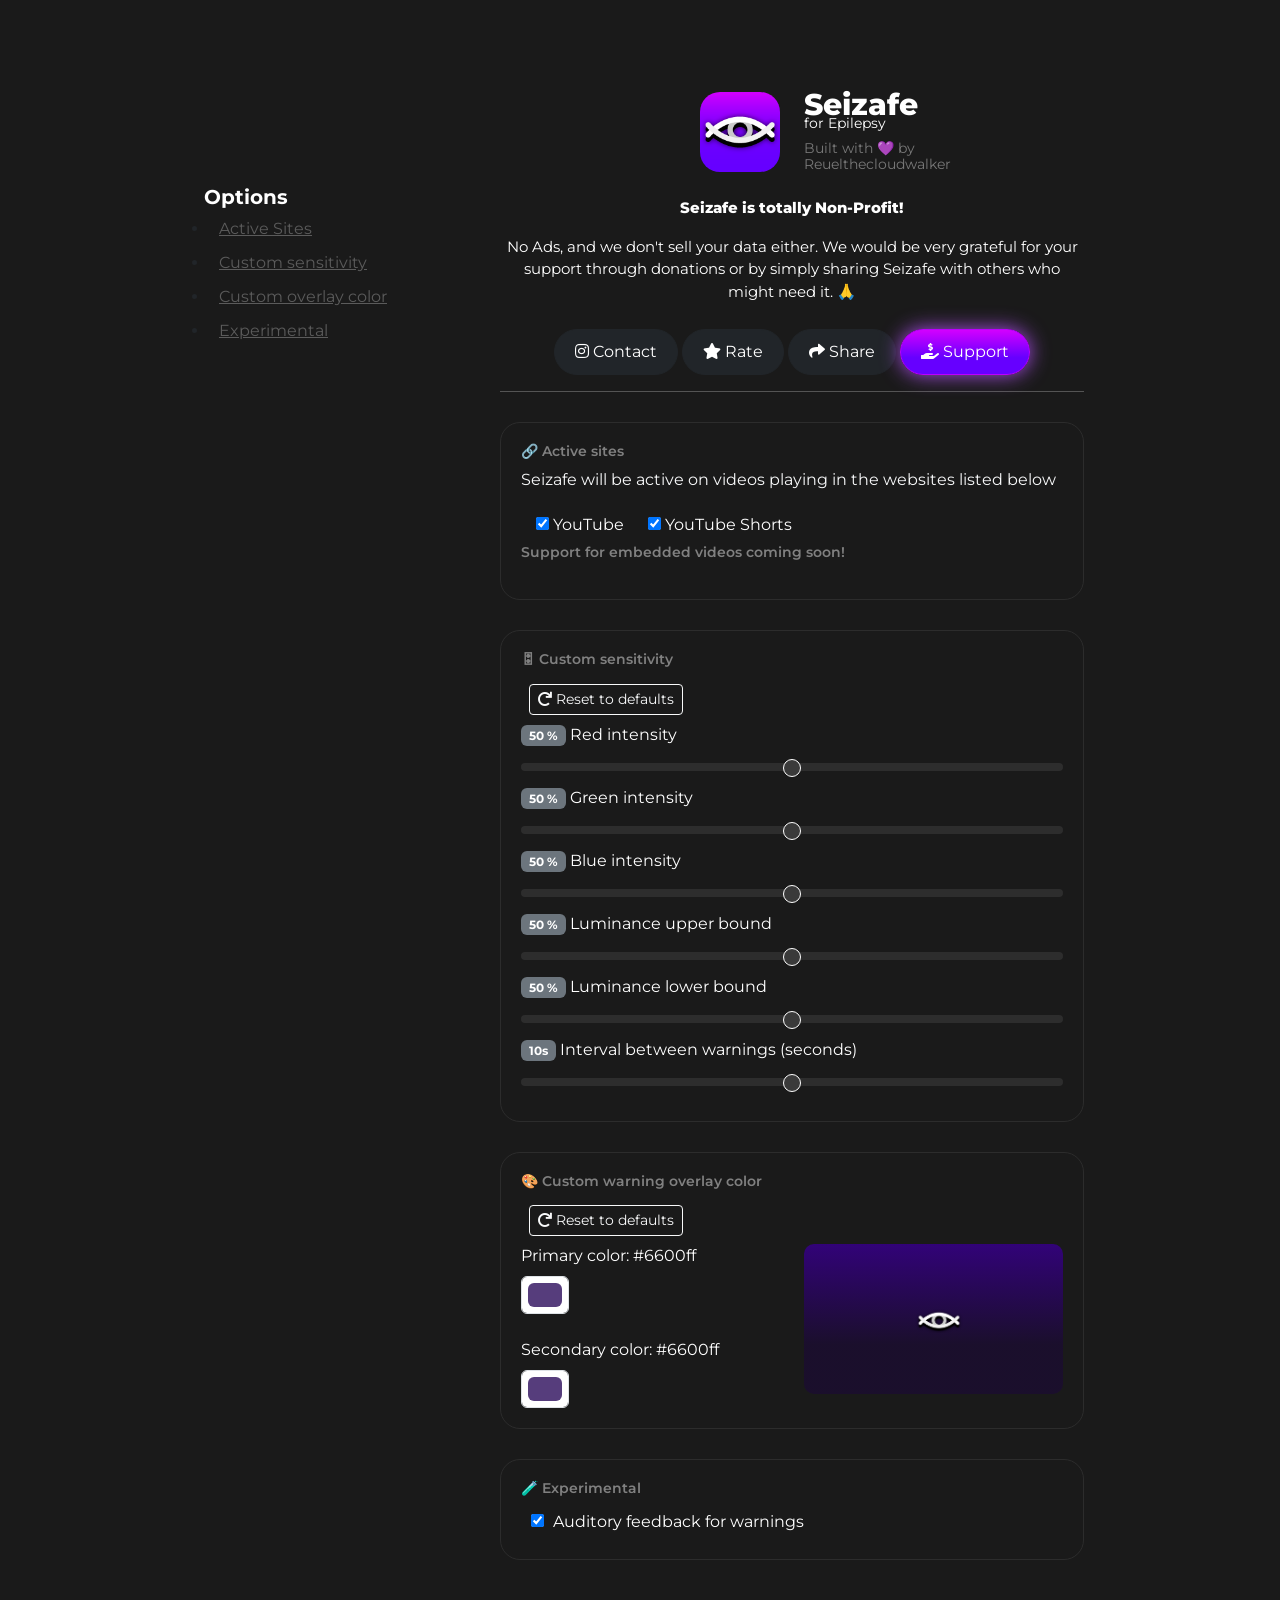
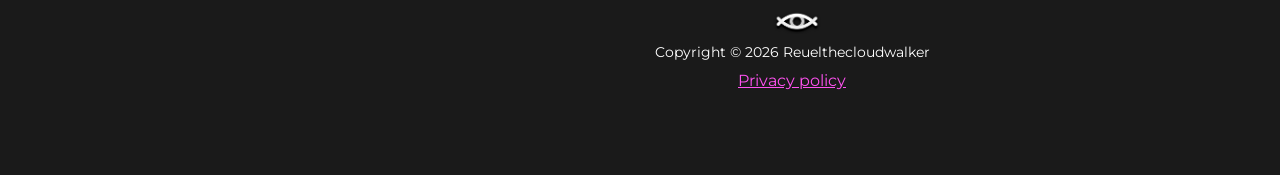
==== seizafe/options/index.html @ 74b62972 "Updated options page" ====
<!DOCTYPE html>
<html lang="en">
  <head>
    <meta charset="UTF-8" />
    <link
      rel="icon"
      href="../assets/images/32.png"
    />
    <meta
      http-equiv="X-UA-Compatible"
      content="IE=edge"
    />
    <meta
      name="viewport"
      content="width=device-width, initial-scale=1.0"
    />
    <title>Options - Seizafe for Epilepsy</title>
    <link
      href="https://cdn.jsdelivr.net/npm/bootstrap@5.3.0-alpha1/dist/css/bootstrap.min.css"
      rel="stylesheet"
      integrity="sha384-GLhlTQ8iRABdZLl6O3oVMWSktQOp6b7In1Zl3/Jr59b6EGGoI1aFkw7cmDA6j6gD"
      crossorigin="anonymous"
    />

    <!-- fonts -->
    <link
      rel="stylesheet"
      href="https://use.fontawesome.com/releases/v5.15.4/css/all.css"
      integrity="sha384-DyZ88mC6Up2uqS4h/KRgHuoeGwBcD4Ng9SiP4dIRy0EXTlnuz47vAwmeGwVChigm"
      crossorigin="anonymous"
    />
    <link
      rel="preconnect"
      href="https://fonts.googleapis.com"
    />
    <link
      rel="preconnect"
      href="https://fonts.gstatic.com"
      crossorigin
    />
    <link
      href="https://fonts.googleapis.com/css2?family=Montserrat:wght@300;500;600;700;800;900&display=swap"
      rel="stylesheet"
    />

    <style>
      @font-face {
        font-family: "Technology";
        src: url("../assets/technology.ttf") format("truetype");
      }
      .technology {
        font-family: "Technology", sans-serif;
      }
      .montserrat {
        font-family: "Montserrat", sans-serif;
      }

      .form-range::-webkit-slider-runnable-track {
        background-color: #2d2d2d;
        border-color: transparent;
      }

      .form-range::-webkit-slider-thumb {
        -webkit-appearance: none;
        width: 18px;
        height: 18px;
        border-radius: 10px;
        background-color: #3a3a3a;
        border: 1px solid #ffffff;
        overflow: visible;
        cursor: pointer;
      }

      .options-nav {
        color: rgb(91, 91, 91);
        padding: 10px;
      }

      .options-nav:hover {
        color: rgb(210, 210, 210);
      }

      ul > li {
        padding-bottom: 10px;
      }
    </style>
  </head>
  <body
    class="montserrat"
    style="background-color: #1a1a1a; overflow-x: hidden"
  >
    <div
      class="p-3 m-3 row justify-content-center"
      align="center"
    >
      <div
        style="
          height: 100px;
          padding-block: 20px;
          padding-inline: 20px;
          border-radius: 0px;
          padding-top: 150px;
          top: 20px;
        "
        class="sticky-top col-lg-3 col-sm-12 d-none d-sm-none d-md-none d-xl-block d-xl-block d-xxl-block"
        align="left"
      >
        <b style="color: white; font-size: 20px">Options</b>
        <ul style="padding: 5px">
          <li>
            <a
              class="options-nav"
              href="#activesites"
              >Active Sites</a
            >
          </li>
          <li>
            <a
              class="options-nav"
              href="#customsensitivty"
              >Custom sensitivity</a
            >
          </li>
          <li>
            <a
              class="options-nav"
              href="#customoverlaycolor"
              >Custom overlay color</a
            >
          </li>
          <li>
            <a
              class="options-nav"
              href="#experimental"
              >Experimental</a
            >
          </li>
        </ul>
      </div>

      <div
        class="col-lg-6 col-sm-12 text-white"
        style="margin-top: 60px"
      >
        <div
          class="row"
          align="left"
        >
          <div
            class="col justify-content-center align-self-center"
            align="right"
          >
            <img
              id="seizafe_eye_open"
              src="../assets/images/128.png"
              style="
                width: 80px;
                border-radius: 20px;
                margin: 10px;
                margin-top: 0;
                margin-right: 0;
              "
            />
          </div>
          <div
            class="col justify-content-center align-self-center"
            align="left"
            id="activesites"
          >
            <h1
              class="montserrat"
              style="
                color: white;
                font-weight: 800;
                font-size: 30px;
                line-height: 0.8;
              "
            >
              Seizafe
            </h1>
            <h5
              class="montserrat"
              style="
                color: white;
                font-weight: 400;
                font-size: 14px;
                margin-top: -10px;
              "
            >
              for Epilepsy
            </h5>
            <h5
              class="montserrat"
              style="
                color: rgb(120, 120, 120);
                font-weight: 400;
                font-size: 14px;
                max-width: 120px;
              "
            >
              Built with 💜 by Reuelthecloudwalker
            </h5>
          </div>
        </div>

        <div
          align="center"
          style="margin-top: 10px"
          id="support"
        >
          <p
            style="
              color: white;
              padding-top: 5px;
              font-size: 15px;
              font-weight: 800;
            "
          >
            Seizafe is totally Non-Profit!
          </p>
          <p style="color: white; font-size: 15px">
            No Ads, and we don't sell your data either. We would be very
            grateful for your support through donations or by simply sharing
            Seizafe with others who might need it. 🙏
          </p>

          <button
            class="btn btn-dark btn-large"
            style="
              border-radius: 30px;
              padding-inline: 20px;
              padding-block: 10px;
              margin-top: 10px;
            "
          >
            <i class="fab fa-instagram"></i> Contact
          </button>

          <button
            class="btn btn-dark btn-large"
            style="
              border-radius: 30px;
              padding-inline: 20px;
              padding-block: 10px;
              margin-top: 10px;
            "
          >
            <i class="fas fa-star"></i> Rate
          </button>

          <button
            class="btn btn-dark btn-large"
            style="
              border-radius: 30px;
              padding-inline: 20px;
              padding-block: 10px;
              margin-top: 10px;
            "
          >
            <i class="fas fa-share"></i> Share
          </button>

          <button
            class="btn btn-dark btn-large"
            style="
              border-radius: 30px;
              padding-inline: 20px;
              padding-block: 10px;
              margin-top: 10px;
              border: 1px solid #bb00ff;
              background: linear-gradient(
                0deg,
                rgba(102, 0, 255, 1) 37%,
                rgba(211, 0, 255, 1) 100%
              );
              box-shadow: 0 0 20px 0 rgba(184, 84, 255, 0.904);
            "
          >
            <i class="fas fa-hand-holding-usd"></i> Support
          </button>
        </div>

        <hr />
        <div
          align="left"
          style="
            margin-top: 30px;
            border: 1px solid #2c2c2c;
            border-radius: 20px;
            padding: 20px;
          "
        >
          <h5
            class="montserrat"
            style="color: gray; font-weight: 600; font-size: 14px"
          >
            &#x1F517; Active sites
          </h5>

          <p class="text-light">
            Seizafe will be active on videos playing in the websites listed
            below
          </p>
          <span style="margin-left: 10px">
            <label
              for="youtube"
              style="color: white; padding: 5px"
              ><input
                id="youtube"
                type="checkbox"
                checked
              />
              YouTube</label
            >
          </span>
          <span style="margin-left: 10px">
            <label
              for="youtubeshorts"
              style="color: white; padding: 5px"
              ><input
                id="youtubeshorts"
                type="checkbox"
                checked
              />
              YouTube Shorts</label
            >
          </span>
          <!-- <span style="margin-left: 10px">
            <label
              for="vimeo"
              style="color: white; padding: 5px"
              ><input
                id="vimeo"
                type="checkbox"
                checked
              />
              Vimeo</label
            >
          </span>
          <span style="margin-left: 10px">
            <label
              for="dailymotion"
              style="color: white; padding: 5px"
              ><input
                id="dailymotion"
                type="checkbox"
                checked
              />
              Dailymotion</label
            >
          </span>
          <span style="margin-left: 10px">
            <label
              for="twitter"
              style="color: white; padding: 5px"
              ><input
                id="twitter"
                type="checkbox"
                checked
              />
              Twitter (X/Whatever it's called now)</label
            >
          </span>
          <span style="margin-left: 10px">
            <label
              for="reddit"
              style="color: white; padding: 5px"
              ><input
                id="reddit"
                type="checkbox"
                checked
              />
              Reddit</label
            >
          </span>
          <span style="margin-left: 10px">
            <label
              for="facebook"
              style="color: white; padding: 5px"
              ><input
                id="facebook"
                type="checkbox"
                checked
              />
              Facebook</label
            >
          </span>
          <span style="margin-left: 10px">
            <label
              for="instagram"
              style="color: white; padding: 5px"
              ><input
                id="instagram"
                type="checkbox"
                checked
              />
              Instagram</label
            >
          </span>
          <span style="margin-left: 10px">
            <label
              for="tiktok"
              style="color: white; padding: 5px"
              ><input
                id="tiktok"
                type="checkbox"
                checked
              />
              TikTok</label
            >
          </span>
          <span style="margin-left: 10px">
            <label
              for="netflix"
              style="color: white; padding: 5px"
            >
              <input
                id="netflix"
                type="checkbox"
                checked
              />
              Netflix
            </label>
          </span>
          <span style="margin-left: 10px">
            <label
              for="primevideo"
              style="color: white; padding: 5px"
              ><input
                id="primevideo"
                type="checkbox"
                checked
              />
              Prime Video</label
            >
          </span>
          <span style="margin-left: 10px">
            <label
              for="disneyplus"
              style="color: white; padding: 5px"
              ><input
                id="disneyplus"
                type="checkbox"
                checked
              />
              Disney+</label
            >
          </span>
          <span style="margin-left: 10px">
            <label
              for="hbo"
              style="color: white; padding: 5px"
              ><input
                id="hbo"
                type="checkbox"
                checked
              />
              HBO</label
            >
          </span> -->

          <p style="color: gray; font-weight: 600; font-size: 14px">
            Support for embedded videos coming soon!
          </p>
        </div>

        <div
          align="left"
          style="
            margin-top: 30px;
            border: 1px solid #2c2c2c;
            border-radius: 20px;
            padding: 20px;
          "
          id="customsensitivty"
        >
          <h5
            class="montserrat"
            style="color: gray; font-weight: 600; font-size: 14px"
          >
            &#x1F39B; Custom sensitivity
          </h5>

          <button class="btn btn-outline-light btn-sm m-2">
            <i class="fas fa-redo"></i> Reset to defaults</button
          ><br />

          <label
            for="redRange"
            class="form-label"
            ><span class="badge bg-secondary">50 %</span> Red intensity
          </label>
          <input
            type="range"
            class="form-range"
            id="redRange"
          />

          <label
            for="greenRange"
            class="form-label"
            ><span class="badge bg-secondary">50 %</span> Green intensity</label
          >
          <input
            type="range"
            class="form-range"
            id="greenRange"
          />

          <label
            for="blueRange"
            class="form-label"
            ><span class="badge bg-secondary">50 %</span> Blue intensity</label
          >
          <input
            type="range"
            class="form-range"
            id="blueRange"
          />

          <label
            for="lightUpper"
            class="form-label"
            ><span class="badge bg-secondary">50 %</span> Luminance upper
            bound</label
          >
          <input
            type="range"
            class="form-range"
            id="lightUpper"
          />

          <label
            for="lightLower"
            class="form-label"
            ><span class="badge bg-secondary">50 %</span> Luminance lower
            bound</label
          >
          <input
            type="range"
            class="form-range"
            id="lightLower"
          />

          <label
            for="timeDelay"
            class="form-label"
            ><span class="badge bg-secondary">10s</span> Interval between
            warnings (seconds)</label
          >
          <input
            type="range"
            class="form-range"
            id="timeDelay"
          />
        </div>

        <div
          align="left"
          style="
            margin-top: 30px;
            border: 1px solid #2c2c2c;
            border-radius: 20px;
            padding: 20px;
          "
          id="customoverlaycolor"
        >
          <h5
            class="montserrat"
            style="color: gray; font-weight: 600; font-size: 14px"
          >
            &#x1F3A8; Custom warning overlay color
          </h5>

          <button class="btn btn-outline-light btn-sm m-2">
            <i class="fas fa-redo"></i> Reset to defaults</button
          ><br />

          <div class="row justify-content-center">
            <div class="col">
              <label
                for="primaryColor"
                class="form-label"
                >Primary color: <span id="primary_color">#6600ff</span></label
              >
              <input
                type="color"
                class="form-control form-control-color"
                id="primaryColor"
                value="#563d7c"
                title="Choose your color"
              />
              <script>
                function changePrimaryColor(color) {
                  document.getElementById("primary_color").innerHTML = color;
                }
              </script>
              <br />
              <label
                for="secondaryColor"
                class="form-label"
                >Secondary color:
                <span id="secondary_color">#6600ff</span></label
              >
              <input
                type="color"
                class="form-control form-control-color"
                id="secondaryColor"
                value="#563d7c"
                title="Choose your color"
                onchange="changeSecondaryColor(this.value)"
              />
            </div>
            <script>
              function changeSecondaryColor(color) {
                document.getElementById("secondary_color").innerHTML = color;
              }
            </script>
            <div class="col">
              <div
                style="
                  width: 100%;
                  height: 150px;
                  background: rgb(42, 0, 104);
                  background: linear-gradient(
                    360deg,
                    rgba(27, 2, 65, 0.463) 33%,
                    rgba(52, 0, 129, 0.912) 100%
                  );
                  border-radius: 10px;
                  text-align: center;
                  padding-top: 65px;
                "
              >
                <img
                  id="seizafe_eye_open"
                  src="../assets/seizafe_eye.png"
                  style="
                    width: 50px;
                    border-radius: 20px;
                    margin: 10px;
                    margin-top: 0;
                    margin-right: 0;
                  "
                />
              </div>
            </div>
          </div>
        </div>

        <div
          align="left"
          style="
            margin-top: 30px;
            border: 1px solid #2c2c2c;
            border-radius: 20px;
            padding: 20px;
          "
          id="experimental"
        >
          <h5
            class="montserrat"
            style="color: gray; font-weight: 600; font-size: 14px"
          >
            &#x1F9EA; Experimental
          </h5>
          <span style="margin-left: 10px">
            <input
              id="auditoryfeedback"
              type="checkbox"
              checked
            />
            <label
              for="auditoryfeedback"
              style="color: white; padding: 5px"
              >Auditory feedback for warnings
            </label>
          </span>
          <br />
          <!-- <span style="margin-left: 10px">
            <input
              id="blockgifs"
              type="checkbox"
              checked
            />
            <label
              for="blockgifs"
              style="color: white; padding: 5px"
              >Block GIFs</label
            > </span
          ><br /> -->
          <!-- <span style="margin-left: 10px">
            <input id="embeddedvideos" type="checkbox" checked />
            <label for="embeddedvideos" style="color: white; padding: 5px"
              >Enable on embedded videos</label
            >
          </span> -->
        </div>

        <!-- <div align="center" style="margin-top: 30px">
          <h5
            class="montserrat"
            style="color: gray; font-weight: 600; font-size: 14px"
          >
            Collected Data
          </h5>
          <span style="margin-left: 10px; display: inline">
            <label
              for="collecteddata"
              style="color: white; padding: 5px; font-size: 12px"
              ><input id="collecteddata" type="checkbox" checked /> Allow
              Seizafe to collect data about videos that could cause Seizures.
              This helps other Seizafe users. Data collected does not include
              any personally identifiable data.</label
            >
          </span>
        </div> -->

        <div style="margin-top: 50px; margin-bottom: 50px">
          <img
            id="seizafe_eye_open"
            src="../assets/seizafe_eye.png"
            style="
              width: 50px;
              border-radius: 20px;
              margin: 10px;
              margin-top: 0;
              margin-right: 0;
            "
          />
          <div>
            <h5
              class="montserrat"
              style="color: white; font-weight: 400; font-size: 14px"
            >
              Copyright &copy;
              <script>
                document.write(new Date().getFullYear());
              </script>
              Reuelthecloudwalker
            </h5>
            <a
              href="#"
              style="color: rgb(255, 82, 241)"
              >Privacy policy</a
            >
          </div>
        </div>
      </div>
    </div>
    <script
      src="https://cdn.jsdelivr.net/npm/bootstrap@5.3.0-alpha1/dist/js/bootstrap.bundle.min.js"
      integrity="sha384-w76AqPfDkMBDXo30jS1Sgez6pr3x5MlQ1ZAGC+nuZB+EYdgRZgiwxhTBTkF7CXvN"
      crossorigin="anonymous"
    ></script>
  </body>
</html>
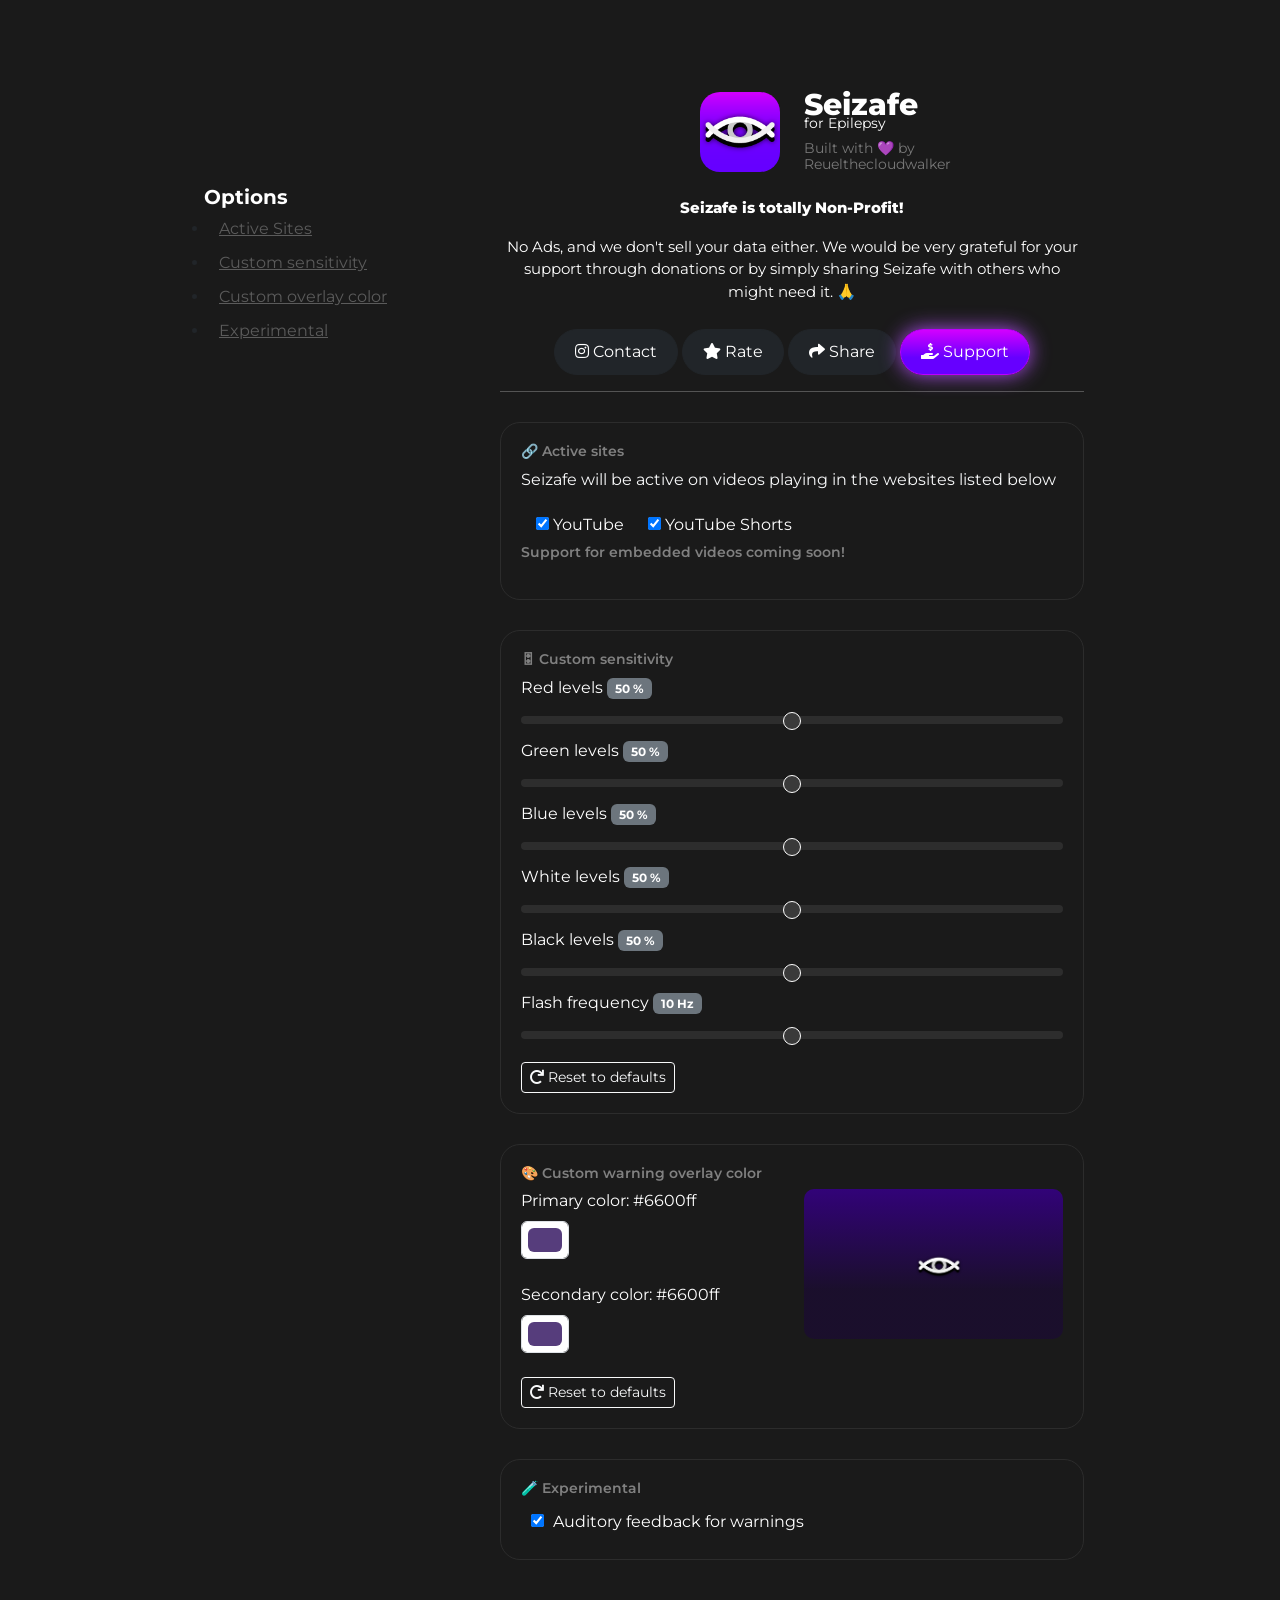
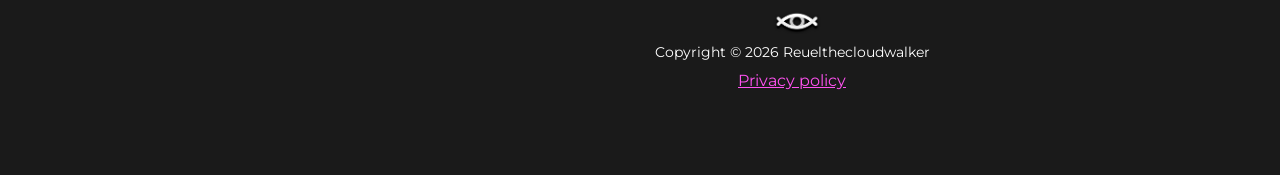
==== commit 82c1cbda: "Updated options page" ====
--- a/seizafe/options/index.html
+++ b/seizafe/options/index.html
@@ -6,6 +6,10 @@
       rel="icon"
       href="../assets/images/32.png"
     />
+    <link
+      rel="stylesheet"
+      href="../assets/options.css"
+    />
     <meta
       http-equiv="X-UA-Compatible"
       content="IE=edge"
@@ -13,6 +17,10 @@
     <meta
       name="viewport"
       content="width=device-width, initial-scale=1.0"
+    />
+    <meta
+      name="description"
+      content="Seizafe for Epilepsy"
     />
     <title>Options - Seizafe for Epilepsy</title>
     <link
@@ -481,14 +489,10 @@
             &#x1F39B; Custom sensitivity
           </h5>
 
-          <button class="btn btn-outline-light btn-sm m-2">
-            <i class="fas fa-redo"></i> Reset to defaults</button
-          ><br />
-
           <label
             for="redRange"
             class="form-label"
-            ><span class="badge bg-secondary">50 %</span> Red intensity
+            >Red levels <span class="badge bg-secondary">50 %</span>
           </label>
           <input
             type="range"
@@ -499,8 +503,8 @@
           <label
             for="greenRange"
             class="form-label"
-            ><span class="badge bg-secondary">50 %</span> Green intensity</label
-          >
+            >Green levels <span class="badge bg-secondary">50 %</span>
+          </label>
           <input
             type="range"
             class="form-range"
@@ -510,7 +514,7 @@
           <label
             for="blueRange"
             class="form-label"
-            ><span class="badge bg-secondary">50 %</span> Blue intensity</label
+            >Blue levels <span class="badge bg-secondary">50 %</span></label
           >
           <input
             type="range"
@@ -521,8 +525,9 @@
           <label
             for="lightUpper"
             class="form-label"
-            ><span class="badge bg-secondary">50 %</span> Luminance upper
-            bound</label
+          >
+            White levels
+            <span class="badge bg-secondary">50 %</span></label
           >
           <input
             type="range"
@@ -533,8 +538,9 @@
           <label
             for="lightLower"
             class="form-label"
-            ><span class="badge bg-secondary">50 %</span> Luminance lower
-            bound</label
+          >
+            Black levels
+            <span class="badge bg-secondary">50 %</span></label
           >
           <input
             type="range"
@@ -543,16 +549,21 @@
           />
 
           <label
-            for="timeDelay"
+            for="frequency"
             class="form-label"
-            ><span class="badge bg-secondary">10s</span> Interval between
-            warnings (seconds)</label
-          >
+            >Flash frequency <span class="badge bg-secondary">10 Hz</span>
+          </label>
           <input
             type="range"
             class="form-range"
-            id="timeDelay"
+            id="frequency"
           />
+
+          <div class="mt-2">
+            <button class="btn btn-outline-light btn-sm">
+              <i class="fas fa-redo"></i> Reset to defaults
+            </button>
+          </div>
         </div>
 
         <div
@@ -571,10 +582,6 @@
           >
             &#x1F3A8; Custom warning overlay color
           </h5>
-
-          <button class="btn btn-outline-light btn-sm m-2">
-            <i class="fas fa-redo"></i> Reset to defaults</button
-          ><br />
 
           <div class="row justify-content-center">
             <div class="col">
@@ -646,6 +653,12 @@
               </div>
             </div>
           </div>
+
+          <div class="mt-4">
+            <button class="btn btn-outline-light btn-sm">
+              <i class="fas fa-redo"></i> Reset to defaults
+            </button>
+          </div>
         </div>
 
         <div
--- a/seizafe/assets/options.css
+++ b/seizafe/assets/options.css
@@ -0,0 +1,10 @@
+.form-range {
+    width: 100%;
+    margin: 0 auto;
+    padding: 10px;
+    border-radius: 10px;
+    background-color: #9f9a9a;
+    color: #fff;
+    font-weight: bold;
+    text-align: center;
+} 
